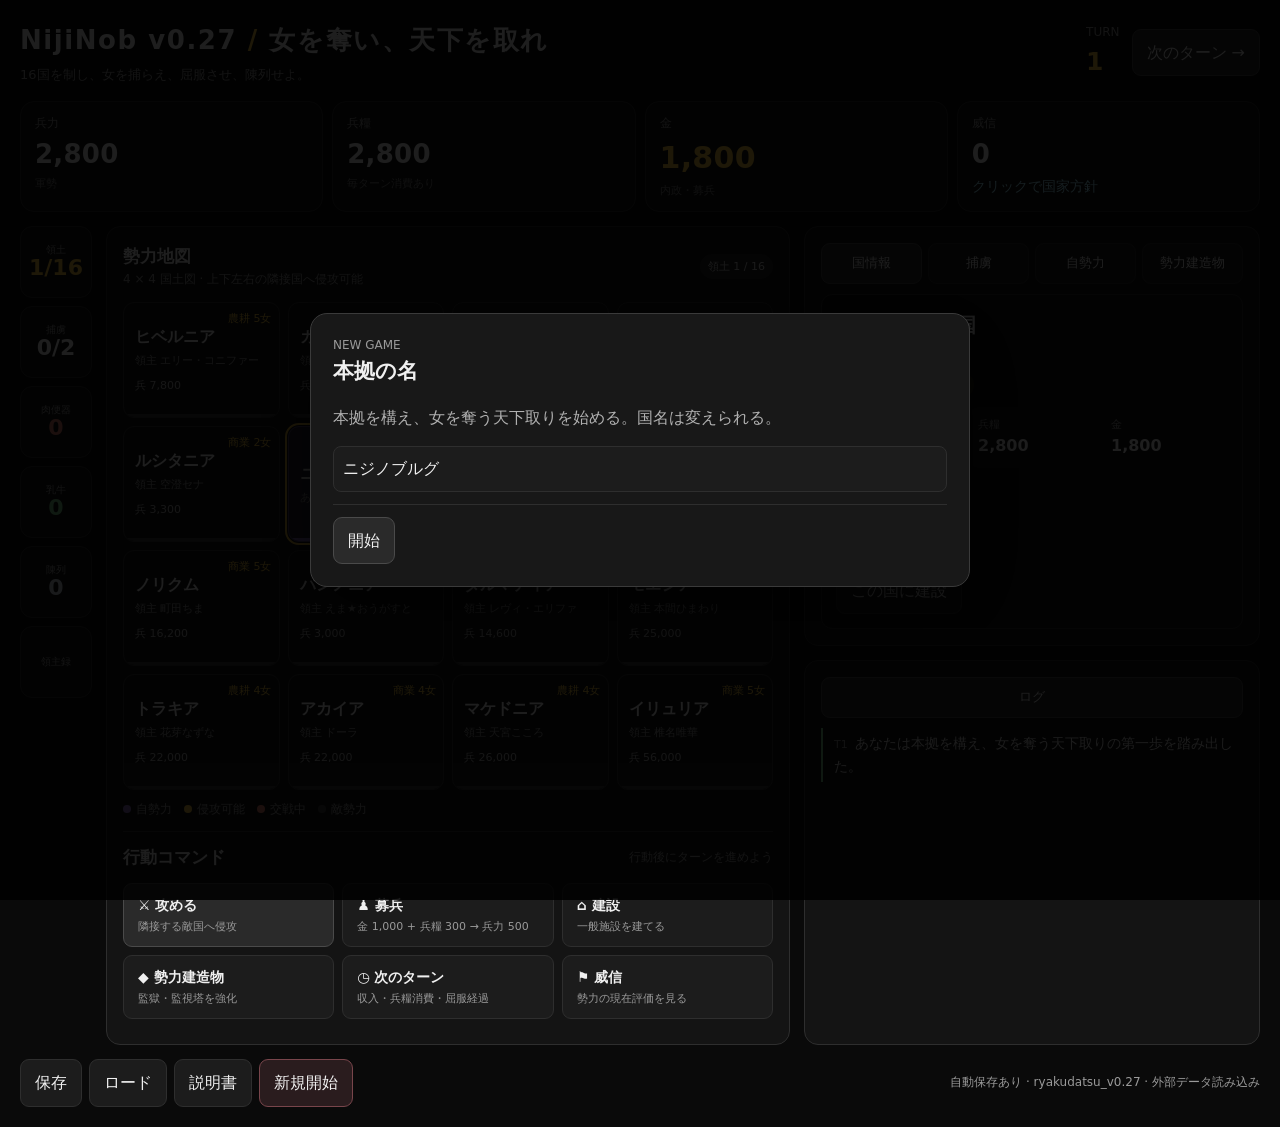
==== index.html @ ed689675 "Rename Nijinob v.027.html to index.html" ====
<!doctype html>
<html lang="ja">
<head>
<meta charset="utf-8">
<meta name="viewport" content="width=device-width, initial-scale=1">
<title>NijiNob v0.27 — 女を奪い、天下を取れ</title>
<link rel="stylesheet" href="style.css">
</head>
<body>
<div class="wrap">
<header class="top">
 <div class="brand"><h1>NijiNob v0.27 <span style="color:var(--gold)">/</span> 女を奪い、天下を取れ</h1><p>16国を制し、女を捕らえ、屈服させ、陳列せよ。</p></div>
 <div class="turnbox"><div><div class="eyebrow">TURN</div><div class="turnnum" id="turn">1</div></div><button class="primary" id="nextTop">次のターン →</button></div>
</header>
<section class="hud" id="hud"></section>
<div class="layout">
 <aside class="sidetiles" id="sidetiles"></aside>
 <section class="panel">
  <div class="panelhead"><div><h2>勢力地図</h2><div class="eyebrow">4 × 4 国土図 · 上下左右の隣接国へ侵攻可能</div></div><span class="pill" id="landCount">領土 1 / 16</span></div>
  <div class="mapgrid" id="map"></div>
  <div class="legend"><span><i class="dot" style="background:#8a6fc0"></i>自勢力</span><span><i class="dot" style="background:var(--gold)"></i>侵攻可能</span><span><i class="dot" style="background:#e07a6a"></i>交戦中</span><span><i class="dot" style="background:#3a3a3a"></i>敵勢力</span></div>
  <div class="separator"></div>
  <div class="panelhead"><h2>行動コマンド</h2><span class="eyebrow">行動後にターンを進めよう</span></div>
  <div class="commands">
   <button id="attackBtn" class="primary"><strong>⚔ 攻める</strong><small>隣接する敵国へ侵攻</small></button>
   <button id="recruitBtn"><strong>♟ 募兵</strong><small>金 1,000 + 兵糧 300 → 兵力 500</small></button>
   <button id="buildBtn"><strong>⌂ 建設</strong><small>一般施設を建てる</small></button>
   <button id="specialBtn"><strong>◆ 勢力建造物</strong><small>監獄・監視塔を強化</small></button>
   <button id="nextBtn"><strong>◷ 次のターン</strong><small>収入・兵糧消費・屈服経過</small></button>
   <button id="prestigeBtn"><strong>⚑ 威信</strong><small>勢力の現在評価を見る</small></button>
  </div>
 </section>
 <aside class="sidecol">
  <section class="panel">
   <div class="tabs"><button class="active" data-rtab="country">国情報</button><button data-rtab="captives" id="capTabBtn">捕虜</button><button data-rtab="lands">自勢力</button><button data-rtab="specials">勢力建造物</button></div>
   <div id="rightbody"></div>
  </section>
  <section class="panel">
   <div class="tabs"><button class="active" data-ltab="log">ログ</button></div>
   <div id="leftbody"></div>
  </section>
 </aside>
</div>
<div class="bottom">
 <div class="left"><button id="saveBtn">保存</button><button id="loadBtn">ロード</button><button id="manualBtn">説明書</button><button id="resetBtn" class="danger">新規開始</button></div>
 <div class="right"><span class="notice">自動保存あり · ryakudatsu_v0.27 · 外部データ読み込み</span></div>
</div>
</div>
<div id="modalroot"></div><div id="toast" class="toast hidden"></div>

<script src="data/characters.js"></script>
<script src="data/text.js"></script>
<script src="main.js"></script>
</body>
</html>
---- style.css ----
:root{
 --bg:#0a0a0a;--panel:#141414;--panel2:#1c1c1c;--line:#2e2e2e;
 --text:#f0f0f0;--muted:#9a9a9a;--gold:#f0c040;
 --display:#c9d2dc;--display-dim:#8a94a0;
 --milk:#7fc98a;--milk-dim:#4f8a5c;
 --niku:#d97a6c;--niku-dim:#9c4a40;
 --own:#2a2438;--own-line:#5a4a7a;
 --red:#e07a6a;--green:#7fc98a;--blue:#8ab4d9;
}
*{box-sizing:border-box}body{margin:0;background:var(--bg);color:var(--text);font:16px/1.6 system-ui,-apple-system,"Segoe UI",sans-serif}
button,select{font:inherit}button{border:1px solid var(--line);background:#1c1c1c;color:var(--text);border-radius:9px;padding:10px 14px;cursor:pointer;transition:.15s}button:hover{border-color:var(--gold);background:#262626}button:disabled{opacity:.38;cursor:not-allowed}button.primary{background:#2a2a2a;border-color:#4a4a4a}button.danger{border-color:#78454b;background:#2a1c1e}
.wrap{max-width:1500px;margin:auto;padding:20px}
.top{display:flex;align-items:center;justify-content:space-between;gap:16px;margin-bottom:16px}
.brand h1{font-size:26px;letter-spacing:.06em;margin:0}.brand p{margin:3px 0 0;color:var(--muted);font-size:13px}
.turnbox{display:flex;align-items:center;gap:12px}.turnnum{font-size:25px;font-weight:800;color:var(--gold)}
.hud{display:grid;grid-template-columns:repeat(4,minmax(120px,1fr));gap:9px;margin-bottom:14px}
.stat,.panel{background:var(--panel);border:1px solid var(--line);border-radius:14px}
.stat{padding:12px 14px}.stat .k{font-size:12px;color:var(--muted)}.stat .v{font-size:26px;font-weight:750;letter-spacing:.01em}.stat .sub{font-size:11px;color:#7a7a7a}
.stat.gold .v{color:var(--gold);font-size:30px}
.stat.warn .v{color:var(--red)}
.stat.clickable .sub{font-size:14px;color:#a5e5f8}
.stat.clickable:hover{border-color:var(--gold);background:#1e1e1e}
.layout{display:grid;grid-template-columns:72px minmax(0,1.2fr) minmax(360px,.8fr);gap:14px}
.sidetiles{display:flex;flex-direction:column;gap:8px}
.stile{width:72px;height:72px;border:1px solid var(--line);border-radius:12px;background:var(--panel);display:flex;flex-direction:column;align-items:center;justify-content:center;cursor:pointer;transition:.15s;padding:4px}
.stile:hover{border-color:var(--gold);background:#1e1e1e}
.stile .tk{font-size:10px;color:var(--muted);line-height:1.2;text-align:center}
.stile .tv{font-size:22px;font-weight:800;line-height:1.1}
.stile.land .tv{color:var(--gold)}
.stile.cap .tv{color:var(--text)}
.stile.niku .tv{color:var(--niku)}
.stile.milk .tv{color:var(--milk)}
.stile.disp .tv{color:var(--display)}
.stile.record .tv{font-size:15px;font-weight:800;color:var(--text);letter-spacing:.02em}
.panel{padding:16px;min-width:0}
.panelhead{display:flex;align-items:center;justify-content:space-between;gap:10px;margin-bottom:12px}
.panelhead h2{font-size:17px;margin:0}.eyebrow{color:var(--muted);font-size:12px}
.mapgrid{display:grid;grid-template-columns:repeat(4,minmax(0,1fr));gap:8px}
.country{min-height:116px;border:1px solid #333;border-radius:11px;padding:11px;background:#161616;text-align:left;position:relative;overflow:hidden}
.country:before{content:"";position:absolute;inset:auto 0 0;height:3px;background:#3a3a3a}
.country.owned{background:var(--own);border-color:var(--own-line)}.country.owned:before{background:#8a6fc0}
.country.inbattle{border-color:var(--red)}.country.inbattle:before{background:var(--red)}
.country.selected{outline:2px solid var(--gold);outline-offset:1px}
.country .cname{font-weight:750;font-size:16px}.country .cowner{font-size:11px;color:var(--muted);margin-top:2px}.country .cstats{font-size:11px;color:#b0b0b0;margin-top:8px}
.country .badge{position:absolute;top:7px;right:7px;font-size:11px;color:var(--gold)}
.country .badge.battle{color:var(--red);font-weight:800}
.legend{display:flex;gap:12px;flex-wrap:wrap;color:var(--muted);font-size:12px;margin-top:10px}
.dot{display:inline-block;width:8px;height:8px;border-radius:50%;margin-right:5px}
.sidecol{display:grid;gap:14px;align-content:start}
.countrydetail{background:#111;border:1px solid #2e2e2e;border-radius:11px;padding:14px}
.countrydetail h3{margin:0 0 3px;font-size:20px}
.pills{display:flex;flex-wrap:wrap;gap:6px;margin:9px 0}
.pill{font-size:11px;padding:4px 8px;border-radius:20px;background:#242424;color:#d0d0d0}
.pill.owned{background:#2a2438;color:#c8b8f0}
.pill.aff{background:#2a1e20;color:#e7b8c0}
.pill.cap{background:#2a2410;color:var(--gold)}
.pill.disp{background:#1e2228;color:var(--display)}
.pill.milk{background:#182a18;color:var(--milk)}
.pill.niku{background:#2a1818;color:var(--niku)}
.pill.econ{background:#1e2a2a;color:#8ad9d9}
.detailgrid{display:grid;grid-template-columns:repeat(3,1fr);gap:7px}
.mini{padding:9px;background:#161616;border-radius:8px}.mini span{display:block;color:var(--muted);font-size:11px}.mini b{font-size:16px}
.tabs{display:flex;gap:6px;margin-bottom:10px}.tabs button{flex:1;padding:9px 5px;font-size:13px}
.tabs button.active{background:#2a2a2a;border-color:#4a4a4a}
.tabs button.alert{color:var(--gold);border-color:#8a6f20}.tabs button.alert.active{background:#2a2410;border-color:#8a6f20;color:var(--gold)}
.filterbar{display:flex;gap:5px;flex-wrap:wrap;margin-bottom:10px}
.filterbar button{font-size:11px;padding:5px 9px;border-radius:20px}
.filterbar button.active{background:#2a2a2a;border-color:var(--gold);color:var(--gold)}
.log{height:300px;overflow:auto;display:flex;flex-direction:column;gap:10px;padding-right:6px}
.logitem{border-left:2px solid #444;padding:4px 0 4px 11px;color:#dcdcdc;font-size:13.5px;line-height:1.7}
.logitem .lt{color:#8a8a8a;font-size:11px;margin-right:7px;font-variant-numeric:tabular-nums}
.logitem.good{border-color:var(--green)}.logitem.warn{border-color:var(--gold)}.logitem.bad{border-color:var(--red)}.logitem.ero{border-color:var(--niku)}
.logitem.disp{border-color:var(--display)}.logitem.milk{border-color:var(--milk)}.logitem.niku{border-color:var(--niku)}
.commands{display:grid;grid-template-columns:repeat(3,minmax(0,1fr));gap:8px}
.commands button{min-height:54px;text-align:left}.commands button strong{display:block;font-size:14px}.commands button small{display:block;font-size:11px;color:var(--muted);margin-top:2px}
.subheading{font-size:13px;color:#b0b0b0;margin:12px 0 7px}
.bottom{display:flex;justify-content:space-between;align-items:center;gap:10px;margin-top:14px;flex-wrap:wrap}
.bottom .left,.bottom .right{display:flex;gap:7px;flex-wrap:wrap}
.notice{font-size:12px;color:var(--muted)}
.empty{padding:24px 10px;color:var(--muted);text-align:center}
.captives{display:grid;gap:8px;max-height:420px;overflow:auto}
.captive{border:1px solid #2e2e2e;border-radius:10px;padding:11px;background:#131313;display:flex;gap:11px}
.captive .cimg{width:72px;height:96px;flex:0 0 72px;border:1px solid #333;border-radius:8px;background:#0d0d0d;overflow:hidden;display:flex;align-items:center;justify-content:center;color:#666;font-size:10px;text-align:center;cursor:pointer;position:relative}
.captive .cimg img{width:100%;height:100%;object-fit:cover}
.captive .cbody{flex:1;min-width:0}
.cname-row h4{margin:0;font-size:15px}
.cmeta-row{display:flex;flex-wrap:wrap;gap:4px;align-items:center;margin:4px 0}
.cmeta-row .status{margin-left:auto}
.captive p{margin:5px 0;color:var(--muted);font-size:12px}
.captive .actions{display:flex;gap:5px;flex-wrap:wrap}
.captive .actions button{font-size:12px;padding:7px 9px}
.status{font-size:11px;border-radius:20px;padding:4px 8px;background:#242424;white-space:nowrap}
.status.ready{background:#2a2410;color:var(--gold)}
.status.display{background:#1e2228;color:var(--display)}
.status.milk{background:#182a18;color:var(--milk)}
.status.niku{background:#2a1818;color:var(--niku)}
.status.resist{background:#2a1a1a;color:#f0b3b3}
.battleoverlay{position:fixed;inset:0;background:#000000e0;display:flex;align-items:center;justify-content:center;padding:18px;z-index:5}
.modal{width:min(660px,100%);background:#181818;border:1px solid #3a3a3a;border-radius:17px;padding:22px;box-shadow:0 20px 80px #0009;max-height:90vh;overflow:auto}
.modal.wide{width:min(1000px,100%)}
.modal h2{margin:0 0 5px;font-size:21px}.modal p{color:#b0b0b0}
.battlebars{display:grid;grid-template-columns:1fr 1fr;gap:12px;margin:16px 0}
.barwrap{background:#0d0d0d;border-radius:8px;overflow:hidden;height:10px;margin-top:5px}.bar{height:100%;background:var(--gold)}.bar.enemy{background:var(--red)}
.battleactions{display:grid;grid-template-columns:repeat(3,1fr);gap:8px}
.battleactions button{text-align:left}.battleactions b{display:block;font-size:15px}.battleactions small{font-size:11px;color:#b0b0b0}
.modalnote{font-size:12px;color:#7a7a7a}
.toast{position:fixed;bottom:18px;left:50%;transform:translateX(-50%);background:#f0f0f0;color:#0a0a0a;padding:11px 18px;border-radius:9px;box-shadow:0 8px 30px #0006;z-index:10;font-weight:650;max-width:90%;text-align:center;font-size:15px}
.hidden{display:none!important}
select,input{background:#1c1c1c;color:var(--text);border:1px solid var(--line);padding:9px;border-radius:8px;width:100%;font:inherit}
.separator{height:1px;background:var(--line);margin:12px 0}
.victory{text-align:center;padding:18px}.victory h2{color:var(--gold);font-size:30px}
.bldtabs{display:flex;gap:6px;margin-bottom:10px}.bldtabs button{flex:1;padding:9px}.bldtabs button.active{background:#2a2a2a;border-color:#4a4a4a}
.nextlvl{color:var(--gold);font-size:12px;margin-top:4px}
.bcard{border:1px solid #2e2e2e;border-radius:10px;padding:13px;background:#131313}
.bcard.disp{border-color:var(--display-dim)}.bcard.milk{border-color:var(--milk-dim)}.bcard.niku{border-color:var(--niku-dim)}
.bcard h4{font-size:17px;margin:0}
.bcard .effect{font-size:14px;font-weight:700;color:var(--gold);background:#1c1c1c;border:1px solid #3a3a3a;border-radius:8px;padding:8px 11px;margin:8px 0}
.bcard.disp .effect{color:var(--display)}.bcard.milk .effect{color:var(--milk)}.bcard.niku .effect{color:var(--niku)}
.bcard .flavor{font-size:13.5px;color:#b8b8b8;line-height:1.8;margin:8px 0}
.bldgrid{display:grid;grid-template-columns:repeat(3,1fr);gap:12px;margin:14px 0}
.bldcard{aspect-ratio:1/1;border:1px solid #2e2e2e;border-radius:12px;background:#131313;padding:14px;display:flex;flex-direction:column;position:relative;transition:.15s}
.bldcard:hover{border-color:var(--gold);background:#181818}
.bldcard.disp{border-color:var(--display-dim)}.bldcard.milk{border-color:var(--milk-dim)}.bldcard.niku{border-color:var(--niku-dim)}
.bldcard .bldname{font-size:16px;font-weight:750;margin:0}
.bldcard .bldbadge{position:absolute;top:10px;right:10px;font-size:10px;border-radius:20px;padding:3px 8px;background:#242424;color:#b0b0b0}
.bldcard .bldbadge.built{background:#1e2a1e;color:#b3f2d4}
.bldcard .bldeff{font-size:12px;font-weight:700;color:var(--gold);background:#1c1c1c;border:1px solid #3a3a3a;border-radius:8px;padding:7px 9px;margin:9px 0;line-height:1.5}
.bldcard.disp .bldeff{color:var(--display)}.bldcard.milk .bldeff{color:var(--milk)}.bldcard.niku .bldeff{color:var(--niku)}
.bldcard .bldflavor{font-size:12px;color:#a8a8a8;line-height:1.6;margin:6px 0 0;overflow:hidden;flex:1}
.bldcard .bldcost{font-size:12px;color:var(--muted);margin-top:auto}
.bldcard .bldcost b{color:var(--gold);font-size:14px}
.bldcard .bldbtn{margin-top:8px;width:100%;font-size:13px;padding:8px}
@media(max-width:580px){.bldgrid{grid-template-columns:repeat(2,1fr);gap:8px}.bldcard{padding:10px}.bldcard .bldname{font-size:14px}.bldcard .bldeff{font-size:11px}.bldcard .bldflavor{font-size:10.5px}}
.temperpill{font-size:11px;padding:3px 7px;border-radius:20px;background:#1e1e2a;color:#c0bcee;margin-right:3px}
.contactrow{display:flex;gap:5px;flex-wrap:wrap;margin-top:6px}
.contactrow button{font-size:12px;padding:6px 9px}
.contactrow button.hit{border-color:#5a9c6e;background:#16261c}.contactrow button.miss{border-color:#9c5a5a;background:#261616}
.tabbadge{font-size:10px;border-radius:20px;padding:1px 6px;background:#2a2410;color:var(--gold);margin-left:5px;font-weight:700}
.namelink{cursor:pointer;border-bottom:1px dotted #7a7a7a}.namelink:hover{color:var(--gold);border-color:var(--gold)}
.profwrap{display:grid;grid-template-columns:200px 1fr;gap:18px}
.profimg{width:200px;aspect-ratio:2/3;border:1px solid #3a3a3a;border-radius:11px;background:#111;display:flex;align-items:center;justify-content:center;color:#666;font-size:13px;overflow:hidden;position:relative}
.profimg img{width:100%;height:100%;object-fit:cover}
.proftable{display:grid;grid-template-columns:auto 1fr;gap:6px 14px;align-content:start}
.proftable .pk{color:var(--muted);font-size:13px;white-space:nowrap}.proftable .pv{font-size:14px}
.slotgrid{display:grid;grid-template-columns:repeat(3,1fr);gap:10px;margin:14px 0}
.slot{min-height:150px;border:1px solid #e8e8e8;border-radius:12px;background:#111;padding:12px;cursor:pointer;transition:.15s;position:relative;display:flex;flex-direction:column;justify-content:center;align-items:center;text-align:center}
.slot:hover{border-color:var(--gold);background:#181818}
.slot.locked{opacity:.45;cursor:default;background:#0d0d0d;border-color:#5a5a5a}.slot.locked:hover{border-color:#5a5a5a;background:#0d0d0d}
.slot.center{border-color:#f0c040;background:#181810}.slot.center:hover{border-color:var(--gold)}
.slot.disp{border-color:var(--display-dim)}.slot.milk{border-color:var(--milk-dim)}.slot.niku{border-color:var(--niku-dim)}
.slot .slotlabel{font-size:15px;font-weight:750}
.slot.disp .slotlabel{color:var(--display)}.slot.milk .slotlabel{color:var(--milk)}.slot.niku .slotlabel{color:var(--niku)}
.slot .slotlv{font-size:12px;color:var(--gold);margin-top:4px}.slot .sloteff{font-size:11px;color:#9a9a9a;margin-top:6px;line-height:1.5}
.slot .slotempty{font-size:13px;color:#666}.slot .lockmark{font-size:11px;color:#666;margin-top:6px}
.slot .slotbadge{position:absolute;top:8px;right:8px;font-size:10px;border-radius:20px;padding:2px 7px;background:#1e2a1e;color:#b3f2d4}
.slot.center .slotbadge{background:#2a2410;color:var(--gold)}
.slot .assignbtn{position:absolute;bottom:6px;left:6px;right:6px;font-size:11px;padding:5px;border-radius:7px}
.slot .buffmark{position:absolute;top:8px;left:8px;font-size:10px;color:var(--green)}
.specialrow{display:grid;grid-template-columns:1fr 1fr;gap:10px;margin:14px 0}
.spcard{border:1px solid #3a3a3a;border-radius:12px;padding:14px;background:#111}
.spcard h4{margin:0 0 4px;font-size:16px}
.spcard .effect{font-size:13px;font-weight:700;color:var(--gold);background:#1c1c1c;border:1px solid #3a3a3a;border-radius:8px;padding:7px 10px;margin:8px 0}
.spcard .flavor{font-size:14.5px;color:#c8c8c8;line-height:1.85;margin:8px 0}
.manual h3{font-size:16px;color:var(--gold);margin:16px 0 6px}.manual h3:first-child{margin-top:0}
.manual p,.manual li{font-size:14px;color:#d0d0d0;line-height:1.8}.manual ul{padding-left:20px;margin:6px 0}
.recordgroup{padding:9px 0;border-bottom:1px solid #2e2e2e}
.recordgroup .rgtitle{font-weight:700;font-size:14px;margin-bottom:4px}
.recordgroup .rgrow{font-size:13px;color:#c8c8c8;line-height:1.9}
/* ===== 戦闘モーダル ===== */
.battlemodal{width:min(820px,100%)}
.battlelayout{display:grid;grid-template-columns:1fr;gap:14px;margin-top:12px}
.battleside{display:flex;flex-direction:row;gap:10px;flex-wrap:wrap;max-height:280px;overflow-y:auto}
.enemygen{text-align:center}
.enemyimg{width:110px;aspect-ratio:2/3;border:1px solid #3a3a3a;border-radius:10px;background:#111;overflow:hidden;display:flex;align-items:center;justify-content:center;color:#666;font-size:11px}
.enemyimg img{width:100%;height:100%;object-fit:cover}
.enemygname{font-size:12px;color:#c8c8c8;margin-top:4px}
.battlemain{min-width:0}
.lasttactic{font-size:13px;color:#c8c8c8;margin:10px 0;padding:8px 11px;background:#1c1c1c;border-radius:8px;border:1px solid #3a3a3a}
.lasttactic b{color:var(--gold)}
.res-good{color:var(--green)}
.res-bad{color:var(--red)}
.roundinfo{font-size:12px;color:var(--muted);margin-bottom:8px}
.retreatbtn{width:100%;margin-top:8px}
@media(max-width:580px){.enemyimg{width:80px}}
/* ===== 国家方針ツリー ===== */
.treegrid{display:grid;grid-template-columns:repeat(4,1fr);gap:12px;margin:14px 0}
.treecol{display:flex;flex-direction:column;gap:8px}
.treecolhead{font-size:13px;color:var(--gold);text-align:center;font-weight:700}
.treenode{border:1px solid #3a3a3a;border-radius:9px;padding:12px 8px;text-align:center;font-size:12px;cursor:pointer;background:#131313;transition:.15s}
.treenode:hover{border-color:var(--gold)}
.treenode.owned{border-color:#5a9c6e;background:#16261c;color:#b3f2d4}
.treenode.buyable{border-color:var(--gold);background:#1c1810}
/* 系統カラー */
.treecolhead.c-army{color:#e0a050}
.treecolhead.c-captive{color:#c07ad9}
.treecolhead.c-home{color:#7fc98a}
.treecolhead.c-enemy{color:#e07a6a}
.treenode.c-army{border-color:#5a4020}
.treenode.c-army:hover{border-color:#e0a050}
.treenode.c-captive{border-color:#4a3050}
.treenode.c-captive:hover{border-color:#c07ad9}
.treenode.c-home{border-color:#2a4a30}
.treenode.c-home:hover{border-color:#7fc98a}
.treenode.c-enemy{border-color:#5a3028}
.treenode.c-enemy:hover{border-color:#e07a6a}
.treenode.c-army.owned{border-color:#e0a050;background:#2a1e10;color:#f0d0a0}
.treenode.c-captive.owned{border-color:#c07ad9;background:#241a2a;color:#e0c0f0}
.treenode.c-home.owned{border-color:#7fc98a;background:#16261c;color:#b3f2d4}
.treenode.c-enemy.owned{border-color:#e07a6a;background:#2a1a18;color:#f0b3a8}
.treenode.c-army.buyable{border-color:#e0a050;background:#1c1810}
.treenode.c-captive.buyable{border-color:#c07ad9;background:#1a141c}
.treenode.c-home.buyable{border-color:#7fc98a;background:#101c14}
.treenode.c-enemy.buyable{border-color:#e07a6a;background:#1c1210}
/* ===== スタンプ ===== */
.stamp{
  position:absolute;
  top:50%;left:50%;
  transform:translate(-50%,-50%) rotate(-12deg);
  padding:2px 10px;
  border:3px solid;
  border-radius:4px;
  font-family:"Yu Mincho","Hiragino Mincho ProN",serif;
  font-weight:900;
  font-size:16px;
  line-height:1.1;
  letter-spacing:.02em;
  text-indent:.02em;
  text-shadow:0 0 2px currentColor,0 0 10px #00000099;
  pointer-events:none;
  z-index:1;
  white-space:nowrap;
  box-shadow:0 2px 10px #00000099;
}
.stamp-cap{border-color:#e01e4a;color:#e01e4a}
.stamp-display{border-color:#020202dc;color:#00000091}
.stamp-nikubenki{border-color:#d11a10;color:#d11a10}
.stamp-milk{border-color:#1fbf3a;color:#1fbf3a}

/* サムネイル内は少し縮小 */
.cimg .stamp{
  font-size:13px;
  padding:1px 5px;
  border-width:2px;
  letter-spacing:0;
  text-indent:0;
}

/* プロフィール画像内は特大 */
.profimg .stamp{
  font-size:52px;
  padding:2px 14px;
  border-width:6px;
  letter-spacing:.02em;
  text-indent:.02em;
  border-radius:8px;
  text-shadow:0 0 10px currentColor,0 0 2px #000;
}

/* 文字数の多い「肉便器」だけ個別に縮小して枠内へ */
.profimg .stamp-nikubenki{
  font-size:42px;
  padding:2px 10px;
  letter-spacing:0;
  text-indent:0;
}
/* ===== 特徴ピル ===== */
.traitpill{position:relative;font-size:11px;padding:3px 7px;border-radius:20px;background:#1a2a1e;color:#a5e5b8;margin-right:3px;cursor:help}
.traitpill .tiptext{
  position:absolute;bottom:calc(100% + 6px);left:50%;transform:translateX(-50%);
  width:max-content;max-width:240px;
  background:#0d0d0d;border:1px solid #3a3a3a;border-radius:9px;
  padding:9px 11px;z-index:20;
  opacity:0;visibility:hidden;transition:.12s;
  box-shadow:0 6px 24px #000000cc;
  white-space:normal;text-align:left;
  pointer-events:none;
}
.traitpill:hover .tiptext{opacity:1;visibility:visible}
.traitpill .tiptext .tiptitle{font-size:12px;font-weight:800;color:#a5e5b8;margin-bottom:4px}
.traitpill .tiptext .tipeff{font-size:11.5px;color:#f0a5c8;line-height:1.6;margin-bottom:5px}
.traitpill .tiptext .tipflavor{font-size:11.5px;color:#b8b8b8;line-height:1.7;font-style:italic;border-top:1px solid #2e2e2e;padding-top:5px}
/* 捕虜タブ内はツールチップを下向きに */
.captives .traitpill .tiptext{
  bottom:auto;
  top:calc(100% + 6px);
}
/* ===== 国家方針ツリー（視認性） ===== */
.treenode{opacity:.42;filter:saturate(.5)}
.treenode.c-army{border-color:#3a3020}
.treenode.c-captive{border-color:#332a3a}
.treenode.c-home{border-color:#243a28}
.treenode.c-enemy{border-color:#3a2820}
.treenode.buyable{opacity:1;filter:none;font-weight:700;box-shadow:0 0 0 1px currentColor,0 0 14px -2px currentColor}
.treenode.c-army.buyable{border-color:#e0a050;background:#1c1810;color:#f0d0a0}
.treenode.c-captive.buyable{border-color:#c07ad9;background:#1a141c;color:#e0c0f0}
.treenode.c-home.buyable{border-color:#7fc98a;background:#101c14;color:#b3f2d4}
.treenode.c-enemy.buyable{border-color:#e07a6a;background:#1c1210;color:#f0b3a8}
.treenode.buyable:hover{background:#242424}
.treenode.owned{opacity:1;filter:none;font-weight:700}
.treenode.c-army.owned{border-color:#e0a050;background:#2a1e10;color:#f0d0a0}
.treenode.c-captive.owned{border-color:#c07ad9;background:#241a2a;color:#e0c0f0}
.treenode.c-home.owned{border-color:#7fc98a;background:#16261c;color:#b3f2d4}
.treenode.c-enemy.owned{border-color:#e07a6a;background:#2a1a18;color:#f0b3a8}
.treenode.owned:before{content:"✓ ";color:#7fc98a;font-weight:900}

/* ===== 捕虜獲得イベント ===== */
.capEventModal{width:min(760px,100%)}
.capEventList{display:flex;flex-direction:column;gap:14px;max-height:60vh;overflow-y:auto;margin:14px 0;padding-right:6px}
.capEventRow{display:grid;grid-template-columns:120px 1fr;gap:14px;border:1px solid #2e2e2e;border-radius:11px;padding:12px;background:#111}
.capEventImg{width:120px;aspect-ratio:2/3;border:1px solid #3a3a3a;border-radius:9px;background:#0d0d0d;overflow:hidden;display:flex;align-items:center;justify-content:center;color:#666;font-size:11px}
.capEventImg img{width:100%;height:100%;object-fit:cover}
.capEventBody{min-width:0}
.capEventName{font-size:16px;font-weight:750;display:flex;flex-wrap:wrap;gap:5px;align-items:center;margin-bottom:8px}
.capEventFlavor{font-size:13.5px;color:#c8c8c8;line-height:1.8;margin-bottom:5px}
.capEventMeta{font-size:12px;color:var(--muted);margin-top:6px}
.logreopen{font-size:11px;padding:3px 8px;margin-left:8px;border-radius:20px;vertical-align:middle}
@media(max-width:580px){.capEventRow{grid-template-columns:90px 1fr}.capEventImg{width:90px}}
@media(max-width:760px){
 .wrap{padding:10px}
 .layout{grid-template-columns:1fr}
 .sidetiles{flex-direction:row;overflow-x:auto;gap:6px}
 .stile{width:60px;height:60px;flex:0 0 60px}
 .mapgrid{grid-template-columns:repeat(4,1fr);gap:5px}
 .country{min-height:84px;padding:7px}
 .country .cname{font-size:13px}
 .country .cowner{font-size:9px}
 .hud{grid-template-columns:repeat(2,1fr)}
 .commands{grid-template-columns:repeat(2,1fr)}
 .profwrap{grid-template-columns:1fr}
 .profimg{width:100%;max-width:200px;margin:auto}
 .battlelayout{grid-template-columns:1fr}
 .treegrid{grid-template-columns:repeat(2,1fr)}
 .bldgrid{grid-template-columns:repeat(2,1fr)}
 .slotgrid{grid-template-columns:repeat(2,1fr)}
 .modal{padding:14px}
 button{min-height:44px}
}
button,html{-webkit-tap-highlight-color:transparent}
body{touch-action:manipulation;user-select:none;-webkit-user-select:none}
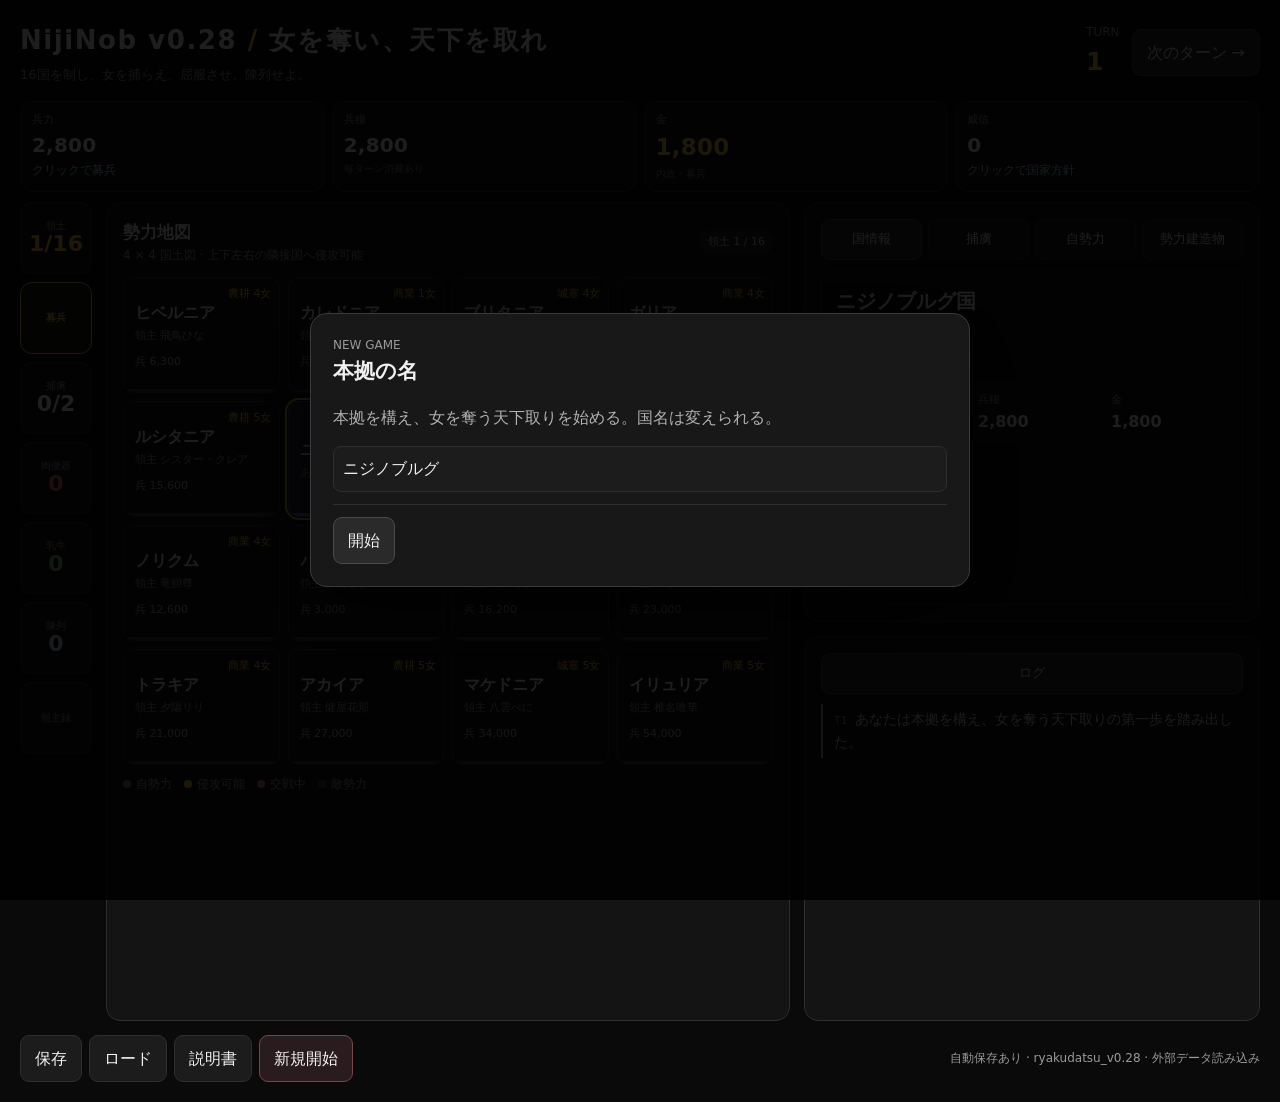
==== commit 48aab99d: "Add files via upload" ====
--- a/index.html
+++ b/index.html
@@ -3,13 +3,13 @@
 <head>
 <meta charset="utf-8">
 <meta name="viewport" content="width=device-width, initial-scale=1">
-<title>NijiNob v0.27 — 女を奪い、天下を取れ</title>
+<title>NijiNob v0.28 — 女を奪い、天下を取れ</title>
 <link rel="stylesheet" href="style.css">
 </head>
 <body>
 <div class="wrap">
 <header class="top">
- <div class="brand"><h1>NijiNob v0.27 <span style="color:var(--gold)">/</span> 女を奪い、天下を取れ</h1><p>16国を制し、女を捕らえ、屈服させ、陳列せよ。</p></div>
+ <div class="brand"><h1>NijiNob v0.28 <span style="color:var(--gold)">/</span> 女を奪い、天下を取れ</h1><p>16国を制し、女を捕らえ、屈服させ、陳列せよ。</p></div>
  <div class="turnbox"><div><div class="eyebrow">TURN</div><div class="turnnum" id="turn">1</div></div><button class="primary" id="nextTop">次のターン →</button></div>
 </header>
 <section class="hud" id="hud"></section>
@@ -19,20 +19,10 @@
   <div class="panelhead"><div><h2>勢力地図</h2><div class="eyebrow">4 × 4 国土図 · 上下左右の隣接国へ侵攻可能</div></div><span class="pill" id="landCount">領土 1 / 16</span></div>
   <div class="mapgrid" id="map"></div>
   <div class="legend"><span><i class="dot" style="background:#8a6fc0"></i>自勢力</span><span><i class="dot" style="background:var(--gold)"></i>侵攻可能</span><span><i class="dot" style="background:#e07a6a"></i>交戦中</span><span><i class="dot" style="background:#3a3a3a"></i>敵勢力</span></div>
-  <div class="separator"></div>
-  <div class="panelhead"><h2>行動コマンド</h2><span class="eyebrow">行動後にターンを進めよう</span></div>
-  <div class="commands">
-   <button id="attackBtn" class="primary"><strong>⚔ 攻める</strong><small>隣接する敵国へ侵攻</small></button>
-   <button id="recruitBtn"><strong>♟ 募兵</strong><small>金 1,000 + 兵糧 300 → 兵力 500</small></button>
-   <button id="buildBtn"><strong>⌂ 建設</strong><small>一般施設を建てる</small></button>
-   <button id="specialBtn"><strong>◆ 勢力建造物</strong><small>監獄・監視塔を強化</small></button>
-   <button id="nextBtn"><strong>◷ 次のターン</strong><small>収入・兵糧消費・屈服経過</small></button>
-   <button id="prestigeBtn"><strong>⚑ 威信</strong><small>勢力の現在評価を見る</small></button>
-  </div>
  </section>
  <aside class="sidecol">
   <section class="panel">
-   <div class="tabs"><button class="active" data-rtab="country">国情報</button><button data-rtab="captives" id="capTabBtn">捕虜</button><button data-rtab="lands">自勢力</button><button data-rtab="specials">勢力建造物</button></div>
+   <div class="tabs"><button class="active" data-rtab="country">国情報</button><button id="capTabBtn">捕虜</button><button data-rtab="lands">自勢力</button><button data-rtab="specials">勢力建造物</button></div>
    <div id="rightbody"></div>
   </section>
   <section class="panel">
@@ -43,7 +33,7 @@
 </div>
 <div class="bottom">
  <div class="left"><button id="saveBtn">保存</button><button id="loadBtn">ロード</button><button id="manualBtn">説明書</button><button id="resetBtn" class="danger">新規開始</button></div>
- <div class="right"><span class="notice">自動保存あり · ryakudatsu_v0.27 · 外部データ読み込み</span></div>
+ <div class="right"><span class="notice">自動保存あり · ryakudatsu_v0.28 · 外部データ読み込み</span></div>
 </div>
 </div>
 <div id="modalroot"></div><div id="toast" class="toast hidden"></div>
@@ -52,4 +42,4 @@
 <script src="data/text.js"></script>
 <script src="main.js"></script>
 </body>
-</html>
+</html>
--- a/style.css
+++ b/style.css
@@ -336,4 +336,18 @@
  button{min-height:44px}
 }
 button,html{-webkit-tap-highlight-color:transparent}
-body{touch-action:manipulation;user-select:none;-webkit-user-select:none}+body{touch-action:manipulation;user-select:none;-webkit-user-select:none}
+/* ===== HUD縮小 ===== */
+.hud{display:grid;grid-template-columns:repeat(4,minmax(100px,1fr));gap:7px;margin-bottom:10px}
+.stat{padding:9px 11px}
+.stat .k{font-size:11px}
+.stat .v{font-size:20px}
+.stat .sub{font-size:10px}
+.stat.gold .v{font-size:23px}
+.stat.clickable .sub{font-size:12px}
+
+/* ===== 募兵タイル強調 ===== */
+.stile.recruit{border-color:var(--gold);background:#1c1810}
+.stile.recruit:hover{border-color:var(--gold);background:#262010}
+.stile.recruit .tk{color:var(--gold);font-weight:700}
+.stile.recruit .tv{font-size:15px;font-weight:800;color:var(--gold)}
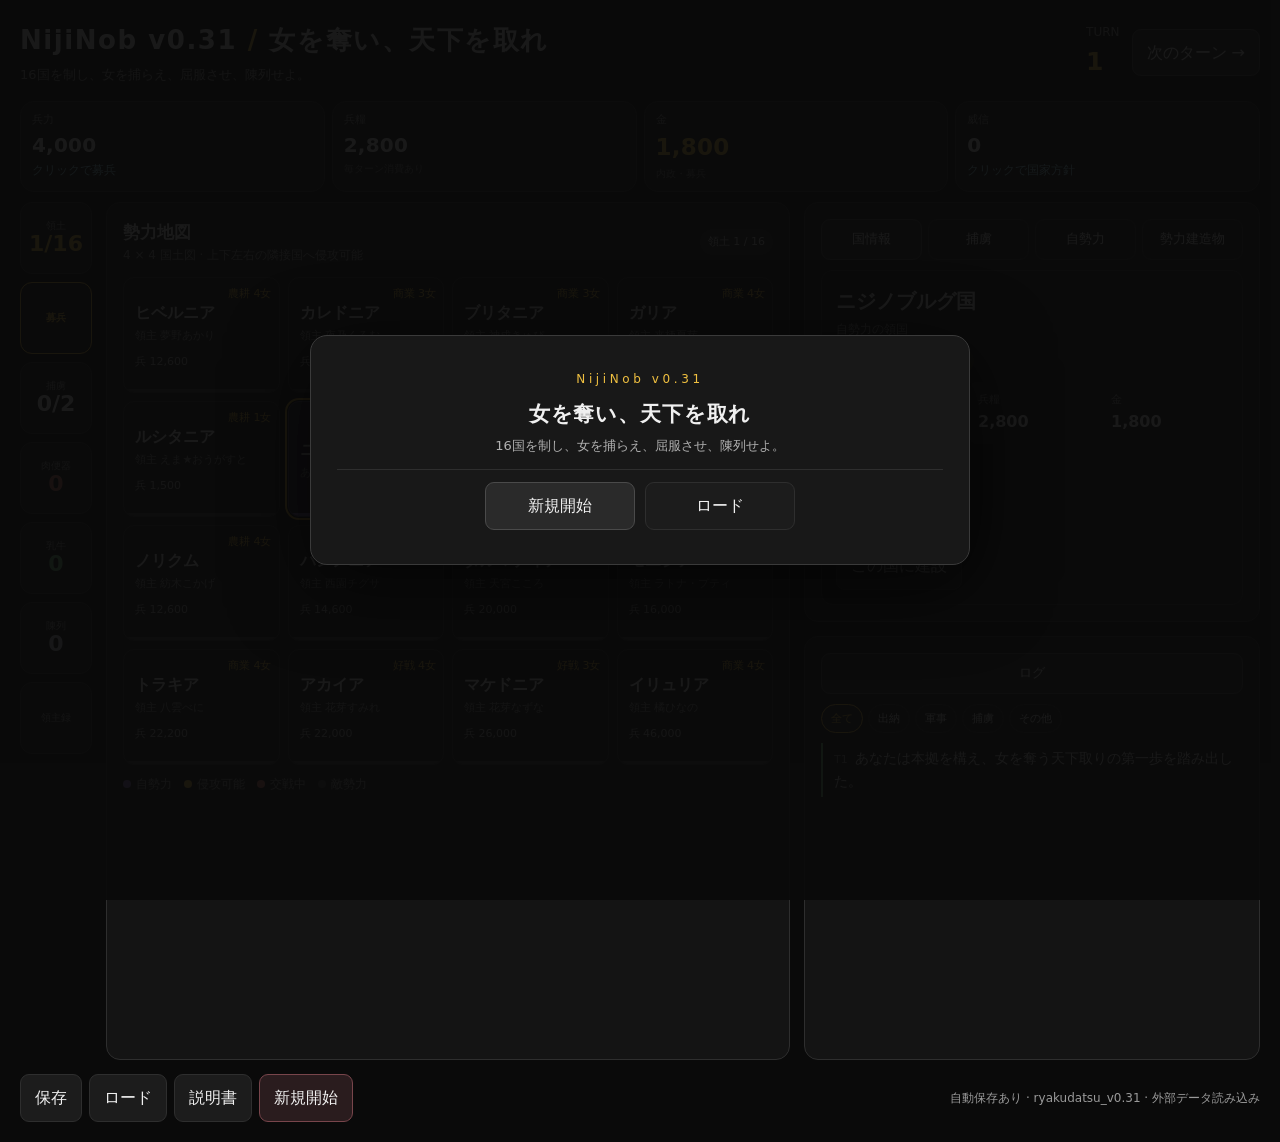
==== commit 973f13a4: "Add files via upload" ====
--- a/index.html
+++ b/index.html
@@ -3,13 +3,13 @@
 <head>
 <meta charset="utf-8">
 <meta name="viewport" content="width=device-width, initial-scale=1">
-<title>NijiNob v0.28 — 女を奪い、天下を取れ</title>
-<link rel="stylesheet" href="style.css">
+<title>NijiNob v0.31 — 女を奪い、天下を取れ</title>
+<link rel="stylesheet" href="style.css?v=31">
 </head>
 <body>
 <div class="wrap">
 <header class="top">
- <div class="brand"><h1>NijiNob v0.28 <span style="color:var(--gold)">/</span> 女を奪い、天下を取れ</h1><p>16国を制し、女を捕らえ、屈服させ、陳列せよ。</p></div>
+ <div class="brand"><h1>NijiNob v0.31 <span style="color:var(--gold)">/</span> 女を奪い、天下を取れ</h1><p>16国を制し、女を捕らえ、屈服させ、陳列せよ。</p></div>
  <div class="turnbox"><div><div class="eyebrow">TURN</div><div class="turnnum" id="turn">1</div></div><button class="primary" id="nextTop">次のターン →</button></div>
 </header>
 <section class="hud" id="hud"></section>
@@ -33,13 +33,16 @@
 </div>
 <div class="bottom">
  <div class="left"><button id="saveBtn">保存</button><button id="loadBtn">ロード</button><button id="manualBtn">説明書</button><button id="resetBtn" class="danger">新規開始</button></div>
- <div class="right"><span class="notice">自動保存あり · ryakudatsu_v0.28 · 外部データ読み込み</span></div>
+ <div class="right"><span class="notice">自動保存あり · ryakudatsu_v0.31 · 外部データ読み込み</span></div>
 </div>
 </div>
 <div id="modalroot"></div><div id="toast" class="toast hidden"></div>
 
-<script src="data/characters.js"></script>
-<script src="data/text.js"></script>
-<script src="main.js"></script>
+<script src="data/characters.js?v=31"></script>
+<script src="data/text.js?v=31"></script>
+<script src="js/core.js?v=31"></script>
+<script src="js/game.js?v=31"></script>
+<script src="js/ui.js?v=31"></script>
+<script src="js/main.js?v=31"></script>
 </body>
 </html>
--- a/style.css
+++ b/style.css
@@ -6,20 +6,36 @@
  --niku:#d97a6c;--niku-dim:#9c4a40;
  --own:#2a2438;--own-line:#5a4a7a;
  --red:#e07a6a;--green:#7fc98a;--blue:#8ab4d9;
+ --adj:#5fd9c0;
 }
-*{box-sizing:border-box}body{margin:0;background:var(--bg);color:var(--text);font:16px/1.6 system-ui,-apple-system,"Segoe UI",sans-serif}
-button,select{font:inherit}button{border:1px solid var(--line);background:#1c1c1c;color:var(--text);border-radius:9px;padding:10px 14px;cursor:pointer;transition:.15s}button:hover{border-color:var(--gold);background:#262626}button:disabled{opacity:.38;cursor:not-allowed}button.primary{background:#2a2a2a;border-color:#4a4a4a}button.danger{border-color:#78454b;background:#2a1c1e}
+*{box-sizing:border-box}
+body{margin:0;background:var(--bg);color:var(--text);font:16px/1.6 system-ui,-apple-system,"Segoe UI",sans-serif;touch-action:manipulation;user-select:none;-webkit-user-select:none}
+button,select{font:inherit}
+button{border:1px solid var(--line);background:#1c1c1c;color:var(--text);border-radius:9px;padding:10px 14px;cursor:pointer;transition:.15s}
+button:hover{border-color:var(--gold);background:#262626}
+button:disabled{opacity:.38;cursor:not-allowed}
+button.primary{background:#2a2a2a;border-color:#4a4a4a}
+button.danger{border-color:#78454b;background:#2a1c1e}
+button,html{-webkit-tap-highlight-color:transparent}
 .wrap{max-width:1500px;margin:auto;padding:20px}
 .top{display:flex;align-items:center;justify-content:space-between;gap:16px;margin-bottom:16px}
-.brand h1{font-size:26px;letter-spacing:.06em;margin:0}.brand p{margin:3px 0 0;color:var(--muted);font-size:13px}
-.turnbox{display:flex;align-items:center;gap:12px}.turnnum{font-size:25px;font-weight:800;color:var(--gold)}
-.hud{display:grid;grid-template-columns:repeat(4,minmax(120px,1fr));gap:9px;margin-bottom:14px}
+.brand h1{font-size:26px;letter-spacing:.06em;margin:0}
+.brand p{margin:3px 0 0;color:var(--muted);font-size:13px}
+.turnbox{display:flex;align-items:center;gap:12px}
+.turnnum{font-size:25px;font-weight:800;color:var(--gold)}
+
+/* ===== HUD ===== */
+.hud{display:grid;grid-template-columns:repeat(4,minmax(100px,1fr));gap:7px;margin-bottom:10px}
 .stat,.panel{background:var(--panel);border:1px solid var(--line);border-radius:14px}
-.stat{padding:12px 14px}.stat .k{font-size:12px;color:var(--muted)}.stat .v{font-size:26px;font-weight:750;letter-spacing:.01em}.stat .sub{font-size:11px;color:#7a7a7a}
-.stat.gold .v{color:var(--gold);font-size:30px}
+.stat{padding:9px 11px}
+.stat .k{font-size:11px;color:var(--muted)}
+.stat .v{font-size:20px;font-weight:750;letter-spacing:.01em}
+.stat .sub{font-size:10px;color:#7a7a7a}
+.stat.gold .v{color:var(--gold);font-size:23px}
 .stat.warn .v{color:var(--red)}
-.stat.clickable .sub{font-size:14px;color:#a5e5f8}
+.stat.clickable .sub{font-size:12px;color:#a5e5f8}
 .stat.clickable:hover{border-color:var(--gold);background:#1e1e1e}
+
 .layout{display:grid;grid-template-columns:72px minmax(0,1.2fr) minmax(360px,.8fr);gap:14px}
 .sidetiles{display:flex;flex-direction:column;gap:8px}
 .stile{width:72px;height:72px;border:1px solid var(--line);border-radius:12px;background:var(--panel);display:flex;flex-direction:column;align-items:center;justify-content:center;cursor:pointer;transition:.15s;padding:4px}
@@ -32,16 +48,26 @@
 .stile.milk .tv{color:var(--milk)}
 .stile.disp .tv{color:var(--display)}
 .stile.record .tv{font-size:15px;font-weight:800;color:var(--text);letter-spacing:.02em}
+.stile.recruit{border-color:var(--gold);background:#1c1810}
+.stile.recruit:hover{border-color:var(--gold);background:#262010}
+.stile.recruit .tk{color:var(--gold);font-weight:700}
+.stile.recruit .tv{font-size:15px;font-weight:800;color:var(--gold)}
+
 .panel{padding:16px;min-width:0}
 .panelhead{display:flex;align-items:center;justify-content:space-between;gap:10px;margin-bottom:12px}
-.panelhead h2{font-size:17px;margin:0}.eyebrow{color:var(--muted);font-size:12px}
+.panelhead h2{font-size:17px;margin:0}
+.eyebrow{color:var(--muted);font-size:12px}
 .mapgrid{display:grid;grid-template-columns:repeat(4,minmax(0,1fr));gap:8px}
 .country{min-height:116px;border:1px solid #333;border-radius:11px;padding:11px;background:#161616;text-align:left;position:relative;overflow:hidden}
 .country:before{content:"";position:absolute;inset:auto 0 0;height:3px;background:#3a3a3a}
-.country.owned{background:var(--own);border-color:var(--own-line)}.country.owned:before{background:#8a6fc0}
-.country.inbattle{border-color:var(--red)}.country.inbattle:before{background:var(--red)}
+.country.owned{background:var(--own);border-color:var(--own-line)}
+.country.owned:before{background:#8a6fc0}
+.country.inbattle{border-color:var(--red)}
+.country.inbattle:before{background:var(--red)}
 .country.selected{outline:2px solid var(--gold);outline-offset:1px}
-.country .cname{font-weight:750;font-size:16px}.country .cowner{font-size:11px;color:var(--muted);margin-top:2px}.country .cstats{font-size:11px;color:#b0b0b0;margin-top:8px}
+.country .cname{font-weight:750;font-size:16px}
+.country .cowner{font-size:11px;color:var(--muted);margin-top:2px}
+.country .cstats{font-size:11px;color:#b0b0b0;margin-top:8px}
 .country .badge{position:absolute;top:7px;right:7px;font-size:11px;color:var(--gold)}
 .country .badge.battle{color:var(--red);font-weight:800}
 .legend{display:flex;gap:12px;flex-wrap:wrap;color:var(--muted);font-size:12px;margin-top:10px}
@@ -59,26 +85,39 @@
 .pill.niku{background:#2a1818;color:var(--niku)}
 .pill.econ{background:#1e2a2a;color:#8ad9d9}
 .detailgrid{display:grid;grid-template-columns:repeat(3,1fr);gap:7px}
-.mini{padding:9px;background:#161616;border-radius:8px}.mini span{display:block;color:var(--muted);font-size:11px}.mini b{font-size:16px}
-.tabs{display:flex;gap:6px;margin-bottom:10px}.tabs button{flex:1;padding:9px 5px;font-size:13px}
+.mini{padding:9px;background:#161616;border-radius:8px}
+.mini span{display:block;color:var(--muted);font-size:11px}
+.mini b{font-size:16px}
+.tabs{display:flex;gap:6px;margin-bottom:10px}
+.tabs button{flex:1;padding:9px 5px;font-size:13px}
 .tabs button.active{background:#2a2a2a;border-color:#4a4a4a}
-.tabs button.alert{color:var(--gold);border-color:#8a6f20}.tabs button.alert.active{background:#2a2410;border-color:#8a6f20;color:var(--gold)}
+.tabs button.alert{color:var(--gold);border-color:#8a6f20}
+.tabs button.alert.active{background:#2a2410;border-color:#8a6f20;color:var(--gold)}
 .filterbar{display:flex;gap:5px;flex-wrap:wrap;margin-bottom:10px}
 .filterbar button{font-size:11px;padding:5px 9px;border-radius:20px}
 .filterbar button.active{background:#2a2a2a;border-color:var(--gold);color:var(--gold)}
 .log{height:300px;overflow:auto;display:flex;flex-direction:column;gap:10px;padding-right:6px}
 .logitem{border-left:2px solid #444;padding:4px 0 4px 11px;color:#dcdcdc;font-size:13.5px;line-height:1.7}
 .logitem .lt{color:#8a8a8a;font-size:11px;margin-right:7px;font-variant-numeric:tabular-nums}
-.logitem.good{border-color:var(--green)}.logitem.warn{border-color:var(--gold)}.logitem.bad{border-color:var(--red)}.logitem.ero{border-color:var(--niku)}
-.logitem.disp{border-color:var(--display)}.logitem.milk{border-color:var(--milk)}.logitem.niku{border-color:var(--niku)}
+.logitem.good{border-color:var(--green)}
+.logitem.warn{border-color:var(--gold)}
+.logitem.bad{border-color:var(--red)}
+.logitem.ero{border-color:var(--niku)}
+.logitem.disp{border-color:var(--display)}
+.logitem.milk{border-color:var(--milk)}
+.logitem.niku{border-color:var(--niku)}
 .commands{display:grid;grid-template-columns:repeat(3,minmax(0,1fr));gap:8px}
-.commands button{min-height:54px;text-align:left}.commands button strong{display:block;font-size:14px}.commands button small{display:block;font-size:11px;color:var(--muted);margin-top:2px}
+.commands button{min-height:54px;text-align:left}
+.commands button strong{display:block;font-size:14px}
+.commands button small{display:block;font-size:11px;color:var(--muted);margin-top:2px}
 .subheading{font-size:13px;color:#b0b0b0;margin:12px 0 7px}
 .bottom{display:flex;justify-content:space-between;align-items:center;gap:10px;margin-top:14px;flex-wrap:wrap}
 .bottom .left,.bottom .right{display:flex;gap:7px;flex-wrap:wrap}
 .notice{font-size:12px;color:var(--muted)}
 .empty{padding:24px 10px;color:var(--muted);text-align:center}
+
 .captives{display:grid;gap:8px;max-height:420px;overflow:auto}
+.captives.tabcaptives{max-height:56vh}
 .captive{border:1px solid #2e2e2e;border-radius:10px;padding:11px;background:#131313;display:flex;gap:11px}
 .captive .cimg{width:72px;height:96px;flex:0 0 72px;border:1px solid #333;border-radius:8px;background:#0d0d0d;overflow:hidden;display:flex;align-items:center;justify-content:center;color:#666;font-size:10px;text-align:center;cursor:pointer;position:relative}
 .captive .cimg img{width:100%;height:100%;object-fit:cover}
@@ -95,77 +134,121 @@
 .status.milk{background:#182a18;color:var(--milk)}
 .status.niku{background:#2a1818;color:var(--niku)}
 .status.resist{background:#2a1a1a;color:#f0b3b3}
+
 .battleoverlay{position:fixed;inset:0;background:#000000e0;display:flex;align-items:center;justify-content:center;padding:18px;z-index:5}
 .modal{width:min(660px,100%);background:#181818;border:1px solid #3a3a3a;border-radius:17px;padding:22px;box-shadow:0 20px 80px #0009;max-height:90vh;overflow:auto}
 .modal.wide{width:min(1000px,100%)}
-.modal h2{margin:0 0 5px;font-size:21px}.modal p{color:#b0b0b0}
+.modal h2{margin:0 0 5px;font-size:21px}
+.modal p{color:#b0b0b0}
+.recruitcount{font-size:14px;font-weight:800;color:var(--gold);background:#1c1810;border:1px solid #4a4030;border-radius:8px;padding:7px 12px;margin:8px 0;display:inline-block;letter-spacing:.05em}
 .battlebars{display:grid;grid-template-columns:1fr 1fr;gap:12px;margin:16px 0}
-.barwrap{background:#0d0d0d;border-radius:8px;overflow:hidden;height:10px;margin-top:5px}.bar{height:100%;background:var(--gold)}.bar.enemy{background:var(--red)}
+.barwrap{background:#0d0d0d;border-radius:8px;overflow:hidden;height:10px;margin-top:5px}
+.bar{height:100%;background:var(--gold)}
+.bar.enemy{background:var(--red)}
 .battleactions{display:grid;grid-template-columns:repeat(3,1fr);gap:8px}
-.battleactions button{text-align:left}.battleactions b{display:block;font-size:15px}.battleactions small{font-size:11px;color:#b0b0b0}
+.battleactions button{text-align:left}
+.battleactions b{display:block;font-size:15px}
+.battleactions small{font-size:11px;color:#b0b0b0}
 .modalnote{font-size:12px;color:#7a7a7a}
 .toast{position:fixed;bottom:18px;left:50%;transform:translateX(-50%);background:#f0f0f0;color:#0a0a0a;padding:11px 18px;border-radius:9px;box-shadow:0 8px 30px #0006;z-index:10;font-weight:650;max-width:90%;text-align:center;font-size:15px}
 .hidden{display:none!important}
 select,input{background:#1c1c1c;color:var(--text);border:1px solid var(--line);padding:9px;border-radius:8px;width:100%;font:inherit}
 .separator{height:1px;background:var(--line);margin:12px 0}
-.victory{text-align:center;padding:18px}.victory h2{color:var(--gold);font-size:30px}
-.bldtabs{display:flex;gap:6px;margin-bottom:10px}.bldtabs button{flex:1;padding:9px}.bldtabs button.active{background:#2a2a2a;border-color:#4a4a4a}
+.victory{text-align:center;padding:18px}
+.victory h2{color:var(--gold);font-size:30px}
+
+.bldtabs{display:flex;gap:6px;margin-bottom:10px}
+.bldtabs button{flex:1;padding:9px}
+.bldtabs button.active{background:#2a2a2a;border-color:#4a4a4a}
 .nextlvl{color:var(--gold);font-size:12px;margin-top:4px}
 .bcard{border:1px solid #2e2e2e;border-radius:10px;padding:13px;background:#131313}
-.bcard.disp{border-color:var(--display-dim)}.bcard.milk{border-color:var(--milk-dim)}.bcard.niku{border-color:var(--niku-dim)}
+.bcard.disp{border-color:var(--display-dim)}
+.bcard.milk{border-color:var(--milk-dim)}
+.bcard.niku{border-color:var(--niku-dim)}
 .bcard h4{font-size:17px;margin:0}
 .bcard .effect{font-size:14px;font-weight:700;color:var(--gold);background:#1c1c1c;border:1px solid #3a3a3a;border-radius:8px;padding:8px 11px;margin:8px 0}
-.bcard.disp .effect{color:var(--display)}.bcard.milk .effect{color:var(--milk)}.bcard.niku .effect{color:var(--niku)}
+.bcard.disp .effect{color:var(--display)}
+.bcard.milk .effect{color:var(--milk)}
+.bcard.niku .effect{color:var(--niku)}
 .bcard .flavor{font-size:13.5px;color:#b8b8b8;line-height:1.8;margin:8px 0}
+
 .bldgrid{display:grid;grid-template-columns:repeat(3,1fr);gap:12px;margin:14px 0}
 .bldcard{aspect-ratio:1/1;border:1px solid #2e2e2e;border-radius:12px;background:#131313;padding:14px;display:flex;flex-direction:column;position:relative;transition:.15s}
 .bldcard:hover{border-color:var(--gold);background:#181818}
-.bldcard.disp{border-color:var(--display-dim)}.bldcard.milk{border-color:var(--milk-dim)}.bldcard.niku{border-color:var(--niku-dim)}
+.bldcard.disp{border-color:var(--display-dim)}
+.bldcard.milk{border-color:var(--milk-dim)}
+.bldcard.niku{border-color:var(--niku-dim)}
 .bldcard .bldname{font-size:16px;font-weight:750;margin:0}
 .bldcard .bldbadge{position:absolute;top:10px;right:10px;font-size:10px;border-radius:20px;padding:3px 8px;background:#242424;color:#b0b0b0}
 .bldcard .bldbadge.built{background:#1e2a1e;color:#b3f2d4}
 .bldcard .bldeff{font-size:12px;font-weight:700;color:var(--gold);background:#1c1c1c;border:1px solid #3a3a3a;border-radius:8px;padding:7px 9px;margin:9px 0;line-height:1.5}
-.bldcard.disp .bldeff{color:var(--display)}.bldcard.milk .bldeff{color:var(--milk)}.bldcard.niku .bldeff{color:var(--niku)}
+.bldcard.disp .bldeff{color:var(--display)}
+.bldcard.milk .bldeff{color:var(--milk)}
+.bldcard.niku .bldeff{color:var(--niku)}
 .bldcard .bldflavor{font-size:12px;color:#a8a8a8;line-height:1.6;margin:6px 0 0;overflow:hidden;flex:1}
+.adjbox{margin:8px 0;border:1px solid #2a4a44;background:#0e1a18;border-radius:8px;padding:8px 11px}
+.adjhead{font-size:11px;color:var(--adj);font-weight:800;letter-spacing:.05em;margin-bottom:4px}
+.adjline{font-size:12.5px;color:#a8e5d8;line-height:1.7}
+.givesbox{margin:8px 0;border:1px solid #3a3020;background:#1a160e;border-radius:8px;padding:8px 11px}
+.giveshead{font-size:11px;color:#e0b050;font-weight:800;letter-spacing:.05em;margin-bottom:4px}
+.givesline{font-size:12px;color:#e5d0a8;line-height:1.6}
 .bldcard .bldcost{font-size:12px;color:var(--muted);margin-top:auto}
 .bldcard .bldcost b{color:var(--gold);font-size:14px}
 .bldcard .bldbtn{margin-top:8px;width:100%;font-size:13px;padding:8px}
-@media(max-width:580px){.bldgrid{grid-template-columns:repeat(2,1fr);gap:8px}.bldcard{padding:10px}.bldcard .bldname{font-size:14px}.bldcard .bldeff{font-size:11px}.bldcard .bldflavor{font-size:10.5px}}
+
 .temperpill{font-size:11px;padding:3px 7px;border-radius:20px;background:#1e1e2a;color:#c0bcee;margin-right:3px}
 .contactrow{display:flex;gap:5px;flex-wrap:wrap;margin-top:6px}
 .contactrow button{font-size:12px;padding:6px 9px}
-.contactrow button.hit{border-color:#5a9c6e;background:#16261c}.contactrow button.miss{border-color:#9c5a5a;background:#261616}
+.contactrow button.hit{border-color:#5a9c6e;background:#16261c}
+.contactrow button.miss{border-color:#9c5a5a;background:#261616}
 .tabbadge{font-size:10px;border-radius:20px;padding:1px 6px;background:#2a2410;color:var(--gold);margin-left:5px;font-weight:700}
-.namelink{cursor:pointer;border-bottom:1px dotted #7a7a7a}.namelink:hover{color:var(--gold);border-color:var(--gold)}
+.namelink{cursor:pointer;border-bottom:1px dotted #7a7a7a}
+.namelink:hover{color:var(--gold);border-color:var(--gold)}
+
 .profwrap{display:grid;grid-template-columns:200px 1fr;gap:18px}
 .profimg{width:200px;aspect-ratio:2/3;border:1px solid #3a3a3a;border-radius:11px;background:#111;display:flex;align-items:center;justify-content:center;color:#666;font-size:13px;overflow:hidden;position:relative}
 .profimg img{width:100%;height:100%;object-fit:cover}
 .proftable{display:grid;grid-template-columns:auto 1fr;gap:6px 14px;align-content:start}
-.proftable .pk{color:var(--muted);font-size:13px;white-space:nowrap}.proftable .pv{font-size:14px}
+.proftable .pk{color:var(--muted);font-size:13px;white-space:nowrap}
+.proftable .pv{font-size:14px}
+
 .slotgrid{display:grid;grid-template-columns:repeat(3,1fr);gap:10px;margin:14px 0}
 .slot{min-height:150px;border:1px solid #e8e8e8;border-radius:12px;background:#111;padding:12px;cursor:pointer;transition:.15s;position:relative;display:flex;flex-direction:column;justify-content:center;align-items:center;text-align:center}
 .slot:hover{border-color:var(--gold);background:#181818}
-.slot.locked{opacity:.45;cursor:default;background:#0d0d0d;border-color:#5a5a5a}.slot.locked:hover{border-color:#5a5a5a;background:#0d0d0d}
-.slot.center{border-color:#f0c040;background:#181810}.slot.center:hover{border-color:var(--gold)}
-.slot.disp{border-color:var(--display-dim)}.slot.milk{border-color:var(--milk-dim)}.slot.niku{border-color:var(--niku-dim)}
+.slot.locked{opacity:.45;cursor:default;background:#0d0d0d;border-color:#5a5a5a}
+.slot.locked:hover{border-color:#5a5a5a;background:#0d0d0d}
+.slot.center{border-color:#f0c040;background:#181810}
+.slot.center:hover{border-color:var(--gold)}
+.slot.disp{border-color:var(--display-dim)}
+.slot.milk{border-color:var(--milk-dim)}
+.slot.niku{border-color:var(--niku-dim)}
 .slot .slotlabel{font-size:15px;font-weight:750}
-.slot.disp .slotlabel{color:var(--display)}.slot.milk .slotlabel{color:var(--milk)}.slot.niku .slotlabel{color:var(--niku)}
-.slot .slotlv{font-size:12px;color:var(--gold);margin-top:4px}.slot .sloteff{font-size:11px;color:#9a9a9a;margin-top:6px;line-height:1.5}
-.slot .slotempty{font-size:13px;color:#666}.slot .lockmark{font-size:11px;color:#666;margin-top:6px}
+.slot.disp .slotlabel{color:var(--display)}
+.slot.milk .slotlabel{color:var(--milk)}
+.slot.niku .slotlabel{color:var(--niku)}
+.slot .slotlv{font-size:12px;color:var(--gold);margin-top:4px}
+.slot .sloteff{font-size:11px;color:#9a9a9a;margin-top:6px;line-height:1.5}
+.slot .slotempty{font-size:13px;color:#666}
+.slot .lockmark{font-size:11px;color:#666;margin-top:6px}
 .slot .slotbadge{position:absolute;top:8px;right:8px;font-size:10px;border-radius:20px;padding:2px 7px;background:#1e2a1e;color:#b3f2d4}
 .slot.center .slotbadge{background:#2a2410;color:var(--gold)}
 .slot .assignbtn{position:absolute;bottom:6px;left:6px;right:6px;font-size:11px;padding:5px;border-radius:7px}
-.slot .buffmark{position:absolute;top:8px;left:8px;font-size:10px;color:var(--green)}
+.slot .buffmark{position:absolute;top:8px;left:8px;font-size:10px;color:var(--adj)}
+
 .specialrow{display:grid;grid-template-columns:1fr 1fr;gap:10px;margin:14px 0}
 .spcard{border:1px solid #3a3a3a;border-radius:12px;padding:14px;background:#111}
 .spcard h4{margin:0 0 4px;font-size:16px}
 .spcard .effect{font-size:13px;font-weight:700;color:var(--gold);background:#1c1c1c;border:1px solid #3a3a3a;border-radius:8px;padding:7px 10px;margin:8px 0}
 .spcard .flavor{font-size:14.5px;color:#c8c8c8;line-height:1.85;margin:8px 0}
-.manual h3{font-size:16px;color:var(--gold);margin:16px 0 6px}.manual h3:first-child{margin-top:0}
-.manual p,.manual li{font-size:14px;color:#d0d0d0;line-height:1.8}.manual ul{padding-left:20px;margin:6px 0}
+
+.manual h3{font-size:16px;color:var(--gold);margin:16px 0 6px}
+.manual h3:first-child{margin-top:0}
+.manual p,.manual li{font-size:14px;color:#d0d0d0;line-height:1.8}
+.manual ul{padding-left:20px;margin:6px 0}
 .recordgroup{padding:9px 0;border-bottom:1px solid #2e2e2e}
 .recordgroup .rgtitle{font-weight:700;font-size:14px;margin-bottom:4px}
 .recordgroup .rgrow{font-size:13px;color:#c8c8c8;line-height:1.9}
+
 /* ===== 戦闘モーダル ===== */
 .battlemodal{width:min(820px,100%)}
 .battlelayout{display:grid;grid-template-columns:1fr;gap:14px;margin-top:12px}
@@ -181,111 +264,17 @@
 .res-bad{color:var(--red)}
 .roundinfo{font-size:12px;color:var(--muted);margin-bottom:8px}
 .retreatbtn{width:100%;margin-top:8px}
-@media(max-width:580px){.enemyimg{width:80px}}
+
 /* ===== 国家方針ツリー ===== */
 .treegrid{display:grid;grid-template-columns:repeat(4,1fr);gap:12px;margin:14px 0}
 .treecol{display:flex;flex-direction:column;gap:8px}
 .treecolhead{font-size:13px;color:var(--gold);text-align:center;font-weight:700}
-.treenode{border:1px solid #3a3a3a;border-radius:9px;padding:12px 8px;text-align:center;font-size:12px;cursor:pointer;background:#131313;transition:.15s}
+.treenode{border:1px solid #3a3a3a;border-radius:9px;padding:12px 8px;text-align:center;font-size:12px;cursor:pointer;background:#131313;transition:.15s;opacity:.42;filter:saturate(.5)}
 .treenode:hover{border-color:var(--gold)}
-.treenode.owned{border-color:#5a9c6e;background:#16261c;color:#b3f2d4}
-.treenode.buyable{border-color:var(--gold);background:#1c1810}
-/* 系統カラー */
 .treecolhead.c-army{color:#e0a050}
 .treecolhead.c-captive{color:#c07ad9}
 .treecolhead.c-home{color:#7fc98a}
 .treecolhead.c-enemy{color:#e07a6a}
-.treenode.c-army{border-color:#5a4020}
-.treenode.c-army:hover{border-color:#e0a050}
-.treenode.c-captive{border-color:#4a3050}
-.treenode.c-captive:hover{border-color:#c07ad9}
-.treenode.c-home{border-color:#2a4a30}
-.treenode.c-home:hover{border-color:#7fc98a}
-.treenode.c-enemy{border-color:#5a3028}
-.treenode.c-enemy:hover{border-color:#e07a6a}
-.treenode.c-army.owned{border-color:#e0a050;background:#2a1e10;color:#f0d0a0}
-.treenode.c-captive.owned{border-color:#c07ad9;background:#241a2a;color:#e0c0f0}
-.treenode.c-home.owned{border-color:#7fc98a;background:#16261c;color:#b3f2d4}
-.treenode.c-enemy.owned{border-color:#e07a6a;background:#2a1a18;color:#f0b3a8}
-.treenode.c-army.buyable{border-color:#e0a050;background:#1c1810}
-.treenode.c-captive.buyable{border-color:#c07ad9;background:#1a141c}
-.treenode.c-home.buyable{border-color:#7fc98a;background:#101c14}
-.treenode.c-enemy.buyable{border-color:#e07a6a;background:#1c1210}
-/* ===== スタンプ ===== */
-.stamp{
-  position:absolute;
-  top:50%;left:50%;
-  transform:translate(-50%,-50%) rotate(-12deg);
-  padding:2px 10px;
-  border:3px solid;
-  border-radius:4px;
-  font-family:"Yu Mincho","Hiragino Mincho ProN",serif;
-  font-weight:900;
-  font-size:16px;
-  line-height:1.1;
-  letter-spacing:.02em;
-  text-indent:.02em;
-  text-shadow:0 0 2px currentColor,0 0 10px #00000099;
-  pointer-events:none;
-  z-index:1;
-  white-space:nowrap;
-  box-shadow:0 2px 10px #00000099;
-}
-.stamp-cap{border-color:#e01e4a;color:#e01e4a}
-.stamp-display{border-color:#020202dc;color:#00000091}
-.stamp-nikubenki{border-color:#d11a10;color:#d11a10}
-.stamp-milk{border-color:#1fbf3a;color:#1fbf3a}
-
-/* サムネイル内は少し縮小 */
-.cimg .stamp{
-  font-size:13px;
-  padding:1px 5px;
-  border-width:2px;
-  letter-spacing:0;
-  text-indent:0;
-}
-
-/* プロフィール画像内は特大 */
-.profimg .stamp{
-  font-size:52px;
-  padding:2px 14px;
-  border-width:6px;
-  letter-spacing:.02em;
-  text-indent:.02em;
-  border-radius:8px;
-  text-shadow:0 0 10px currentColor,0 0 2px #000;
-}
-
-/* 文字数の多い「肉便器」だけ個別に縮小して枠内へ */
-.profimg .stamp-nikubenki{
-  font-size:42px;
-  padding:2px 10px;
-  letter-spacing:0;
-  text-indent:0;
-}
-/* ===== 特徴ピル ===== */
-.traitpill{position:relative;font-size:11px;padding:3px 7px;border-radius:20px;background:#1a2a1e;color:#a5e5b8;margin-right:3px;cursor:help}
-.traitpill .tiptext{
-  position:absolute;bottom:calc(100% + 6px);left:50%;transform:translateX(-50%);
-  width:max-content;max-width:240px;
-  background:#0d0d0d;border:1px solid #3a3a3a;border-radius:9px;
-  padding:9px 11px;z-index:20;
-  opacity:0;visibility:hidden;transition:.12s;
-  box-shadow:0 6px 24px #000000cc;
-  white-space:normal;text-align:left;
-  pointer-events:none;
-}
-.traitpill:hover .tiptext{opacity:1;visibility:visible}
-.traitpill .tiptext .tiptitle{font-size:12px;font-weight:800;color:#a5e5b8;margin-bottom:4px}
-.traitpill .tiptext .tipeff{font-size:11.5px;color:#f0a5c8;line-height:1.6;margin-bottom:5px}
-.traitpill .tiptext .tipflavor{font-size:11.5px;color:#b8b8b8;line-height:1.7;font-style:italic;border-top:1px solid #2e2e2e;padding-top:5px}
-/* 捕虜タブ内はツールチップを下向きに */
-.captives .traitpill .tiptext{
-  bottom:auto;
-  top:calc(100% + 6px);
-}
-/* ===== 国家方針ツリー（視認性） ===== */
-.treenode{opacity:.42;filter:saturate(.5)}
 .treenode.c-army{border-color:#3a3020}
 .treenode.c-captive{border-color:#332a3a}
 .treenode.c-home{border-color:#243a28}
@@ -303,18 +292,79 @@
 .treenode.c-enemy.owned{border-color:#e07a6a;background:#2a1a18;color:#f0b3a8}
 .treenode.owned:before{content:"✓ ";color:#7fc98a;font-weight:900}
 
-/* ===== 捕虜獲得イベント ===== */
-.capEventModal{width:min(760px,100%)}
+/* ===== スタンプ ===== */
+.stamp{position:absolute;top:50%;left:50%;transform:translate(-50%,-50%) rotate(-12deg);padding:2px 10px;border:3px solid;border-radius:4px;font-family:"Yu Mincho","Hiragino Mincho ProN",serif;font-weight:900;font-size:16px;line-height:1.1;letter-spacing:.02em;text-indent:.02em;text-shadow:0 0 2px currentColor,0 0 10px #00000099;pointer-events:none;z-index:1;white-space:nowrap;box-shadow:0 2px 10px #00000099}
+.stamp-cap{border-color:#e01e4a;color:#e01e4a}
+.stamp-display{border-color:#020202dc;color:#00000091}
+.stamp-nikubenki{border-color:#d11a10;color:#d11a10}
+.stamp-milk{border-color:#1fbf3a;color:#1fbf3a}
+.cimg .stamp{font-size:13px;padding:1px 5px;border-width:2px;letter-spacing:0;text-indent:0}
+.profimg .stamp{font-size:52px;padding:2px 14px;border-width:6px;letter-spacing:.02em;text-indent:.02em;border-radius:8px;text-shadow:0 0 10px currentColor,0 0 2px #000}
+.profimg .stamp-nikubenki{font-size:42px;padding:2px 10px;letter-spacing:0;text-indent:0}
+
+/* ===== 特徴ピル ===== */
+.traitpill{position:relative;font-size:11px;padding:3px 7px;border-radius:20px;background:#1a2a1e;color:#a5e5b8;margin-right:3px;cursor:help}
+.traitpill .tiptext{position:absolute;bottom:calc(100% + 6px);left:50%;transform:translateX(-50%);width:max-content;max-width:240px;background:#0d0d0d;border:1px solid #3a3a3a;border-radius:9px;padding:9px 11px;z-index:20;opacity:0;visibility:hidden;transition:.12s;box-shadow:0 6px 24px #000000cc;white-space:normal;text-align:left;pointer-events:none}
+.traitpill:hover .tiptext{opacity:1;visibility:visible}
+.traitpill .tiptext .tiptitle{font-size:12px;font-weight:800;color:#a5e5b8;margin-bottom:4px}
+.traitpill .tiptext .tipeff{font-size:11.5px;color:#f0a5c8;line-height:1.6;margin-bottom:5px}
+.traitpill .tiptext .tipflavor{font-size:11.5px;color:#b8b8b8;line-height:1.7;font-style:italic;border-top:1px solid #2e2e2e;padding-top:5px}
+.captives .traitpill .tiptext{bottom:auto;top:calc(100% + 6px)}
+
+/* ===== 捕虜獲得イベント（戦闘報告書） ===== */
+.capEventModal{width:min(760px,100%);background:#1a1712;border:1px solid #4a4030;box-shadow:0 0 0 1px #2a2418 inset,0 20px 80px #0009;font-family:"Yu Mincho","Hiragino Mincho ProN",serif}
+.rephead{text-align:center;margin-bottom:6px}
+.repno{font-size:12px;color:#a89878;letter-spacing:.1em}
+.reptitle{font-size:26px;font-weight:900;letter-spacing:.3em;color:#e8dcc0;margin:4px 0}
+.repsub{font-size:12px;color:#a89878;letter-spacing:.15em}
+.reprule{height:2px;background:linear-gradient(90deg,transparent,#6a5c40,transparent);margin:12px 0}
+.repintro{font-size:13px;color:#c8bca0;text-align:center;margin:8px 0 14px}
 .capEventList{display:flex;flex-direction:column;gap:14px;max-height:60vh;overflow-y:auto;margin:14px 0;padding-right:6px}
-.capEventRow{display:grid;grid-template-columns:120px 1fr;gap:14px;border:1px solid #2e2e2e;border-radius:11px;padding:12px;background:#111}
-.capEventImg{width:120px;aspect-ratio:2/3;border:1px solid #3a3a3a;border-radius:9px;background:#0d0d0d;overflow:hidden;display:flex;align-items:center;justify-content:center;color:#666;font-size:11px}
+.capEventRow{display:grid;grid-template-columns:110px 1fr;gap:14px;border:1px solid #4a4030;background:#141109;border-radius:4px;padding:12px}
+.capEventImg{width:110px;aspect-ratio:2/3;border:1px solid #4a4030;border-radius:9px;background:#0d0b06;overflow:hidden;display:flex;align-items:center;justify-content:center;color:#666;font-size:11px}
 .capEventImg img{width:100%;height:100%;object-fit:cover}
 .capEventBody{min-width:0}
-.capEventName{font-size:16px;font-weight:750;display:flex;flex-wrap:wrap;gap:5px;align-items:center;margin-bottom:8px}
-.capEventFlavor{font-size:13.5px;color:#c8c8c8;line-height:1.8;margin-bottom:5px}
-.capEventMeta{font-size:12px;color:var(--muted);margin-top:6px}
+.capEventName{font-size:16px;font-weight:750;display:flex;flex-wrap:wrap;gap:5px;align-items:center;margin-bottom:8px;color:#e8dcc0}
+.repcols{display:grid;grid-template-columns:1fr 1.4fr;gap:12px;margin-top:8px}
+.repleft{border-right:1px dashed #4a4030;padding-right:10px}
+.repfield{display:flex;justify-content:space-between;gap:8px;font-size:12px;padding:3px 0;border-bottom:1px dotted #3a3220}
+.repk{color:#a89878;white-space:nowrap}
+.repv{color:#e0d4b8;text-align:right}
+.repright{min-width:0}
+.reph{font-size:12px;color:#a89878;letter-spacing:.2em;margin-bottom:4px}
+.reptext{font-size:13px;color:#d8ccb0;line-height:1.9;word-break:break-word;overflow-wrap:anywhere}
 .logreopen{font-size:11px;padding:3px 8px;margin-left:8px;border-radius:20px;vertical-align:middle}
-@media(max-width:580px){.capEventRow{grid-template-columns:90px 1fr}.capEventImg{width:90px}}
+.secretval{cursor:pointer;border-bottom:1px dotted #7a7a7a}
+.secretval:hover{color:var(--gold);border-color:var(--gold)}
+.secrettier{font-size:15px;color:#e5d0a8;line-height:1.9;background:#1a160e;border:1px solid #3a3020;border-radius:8px;padding:10px 13px}
+/* ===== 新聞（修正版） ===== */
+/* ===== 新聞 ===== */
+.newsmodal{background:#d6cdb8;border:1px solid #7a6a4a;color:#1a1712;font-family:"Yu Mincho","Hiragino Mincho ProN",serif;box-shadow:0 0 0 1px #b0a488 inset,0 20px 80px #0009;background-image:repeating-linear-gradient(0deg,#00000009 0 1px,transparent 1px 3px);display:flex;flex-direction:column;max-height:88vh;overflow:hidden}
+.newshead{display:flex;justify-content:space-between;align-items:baseline;border-bottom:3px double #5a5040;padding-bottom:4px;margin-bottom:6px}
+.newspaper{font-size:28px;font-weight:900;letter-spacing:.15em;color:#1a1712}
+.newsturn{font-size:13px;color:#3a3428;letter-spacing:.1em;font-weight:700}
+.newsrule{height:1px;background:#7a6a4a;margin:8px 0}
+.newsrule.double{height:2px;border-top:1px solid #7a6a4a;border-bottom:1px solid #7a6a4a;background:none}
+.newsbody{overflow-y:auto;flex:1;min-height:0;padding-right:6px}
+.newslead h3{margin:2px 0 4px;font-size:22px;color:#1a1712;letter-spacing:.02em;font-weight:700}
+.newslead p{font-size:15px;color:#1a1712;line-height:1.9;margin:6px 0;text-align:justify}
+.newsflag{display:inline-block;font-size:10px;letter-spacing:.1em;color:#1a1712;border:1px solid #1a1712;padding:1px 6px;font-weight:700;background:#d6cdb8}
+.newslead.peace .newsflag{color:#3a5a40;border-color:#3a5a40}
+.newsincome{font-size:15px;color:#1a1712;line-height:1.8;border:1px solid #6b5d40;padding:10px 12px;background:#cfc5a8;margin:8px 0}
+.newsincomehead{font-size:15px;letter-spacing:.15em;color:#1a1712;margin-bottom:6px;font-weight:900;border-bottom:2px solid #1a1712;padding-bottom:3px;display:block}
+.newschanges{margin:8px 0}
+.newschange{display:flex;gap:12px;align-items:center;margin:6px 0;padding-bottom:6px;border-bottom:1px dotted #6b5d40}
+.newschange:last-child{border-bottom:none}
+.newsimg{width:56px;height:74px;flex:0 0 56px;border:1px solid #6b5d40;background:#c4b898;overflow:hidden;display:flex;align-items:center;justify-content:center;color:#5a5040;font-size:9px;filter:grayscale(.6) contrast(1.1) brightness(.9);box-shadow:0 1px 2px #00000020 inset}
+.newsimg img{width:100%;height:100%;object-fit:cover}
+.newstext{font-size:15px;color:#1a1712;line-height:1.6;font-weight:600}
+.newsmodal .eyebrow{color:#3a3428;font-size:13px}
+.newsmodal .primary{background:#1a1712;border-color:#1a1712;color:#d6cdb8;padding:8px 16px;font-weight:700;font-size:14px}
+.newsmodal .primary:hover{background:#3a3428;border-color:#3a3428}
+.newsfront{flex:0 0 auto;max-height:46vh;overflow-y:auto;padding:2px 0}
+.newsfront .newslead h3{font-size:30px;line-height:1.3}
+.newsfront .newslead p{font-size:16px;line-height:2}
+/* ===== レスポンシブ ===== */
 @media(max-width:760px){
  .wrap{padding:10px}
  .layout{grid-template-columns:1fr}
@@ -335,19 +385,28 @@
  .modal{padding:14px}
  button{min-height:44px}
 }
-button,html{-webkit-tap-highlight-color:transparent}
-body{touch-action:manipulation;user-select:none;-webkit-user-select:none}
-/* ===== HUD縮小 ===== */
-.hud{display:grid;grid-template-columns:repeat(4,minmax(100px,1fr));gap:7px;margin-bottom:10px}
-.stat{padding:9px 11px}
-.stat .k{font-size:11px}
-.stat .v{font-size:20px}
-.stat .sub{font-size:10px}
-.stat.gold .v{font-size:23px}
-.stat.clickable .sub{font-size:12px}
-
-/* ===== 募兵タイル強調 ===== */
-.stile.recruit{border-color:var(--gold);background:#1c1810}
-.stile.recruit:hover{border-color:var(--gold);background:#262010}
-.stile.recruit .tk{color:var(--gold);font-weight:700}
-.stile.recruit .tv{font-size:15px;font-weight:800;color:var(--gold)}+@media(max-width:580px){
+ .bldgrid{grid-template-columns:repeat(2,1fr);gap:8px}
+ .bldcard{padding:10px}
+ .bldcard .bldname{font-size:14px}
+ .bldcard .bldeff{font-size:11px}
+ .bldcard .bldflavor{font-size:10.5px}
+ .enemyimg{width:80px}
+ .capEventRow{grid-template-columns:90px 1fr}
+ .capEventImg{width:90px}
+}
+.titleoverlay{background:#0a0a0aee}
+.titlemodal{text-align:center;padding:34px 26px}
+.titlemark{font-size:12px;letter-spacing:.3em;color:var(--gold);margin-bottom:8px}
+.titlename{font-size:26px;margin:0 0 8px;letter-spacing:.04em}
+.titlelead{font-size:13px;color:var(--muted);margin:0}
+.titlerow{display:flex;gap:10px;justify-content:center;flex-wrap:wrap}
+.titlerow button{min-width:150px}
+.optlabel{font-size:12px;color:var(--gold);letter-spacing:.1em;margin:14px 0 7px;text-align:left}
+.optgrid{display:grid;grid-template-columns:repeat(3,1fr);gap:8px}
+.optgrid.two{grid-template-columns:repeat(2,1fr)}
+.optbtn{text-align:left;padding:11px}
+.optbtn b{display:block;font-size:14px}
+.optbtn small{display:block;font-size:11px;color:var(--muted);margin-top:3px;line-height:1.5}
+.optbtn.active{border-color:var(--gold);background:#2a2410}
+.optbtn.active b{color:var(--gold)}
